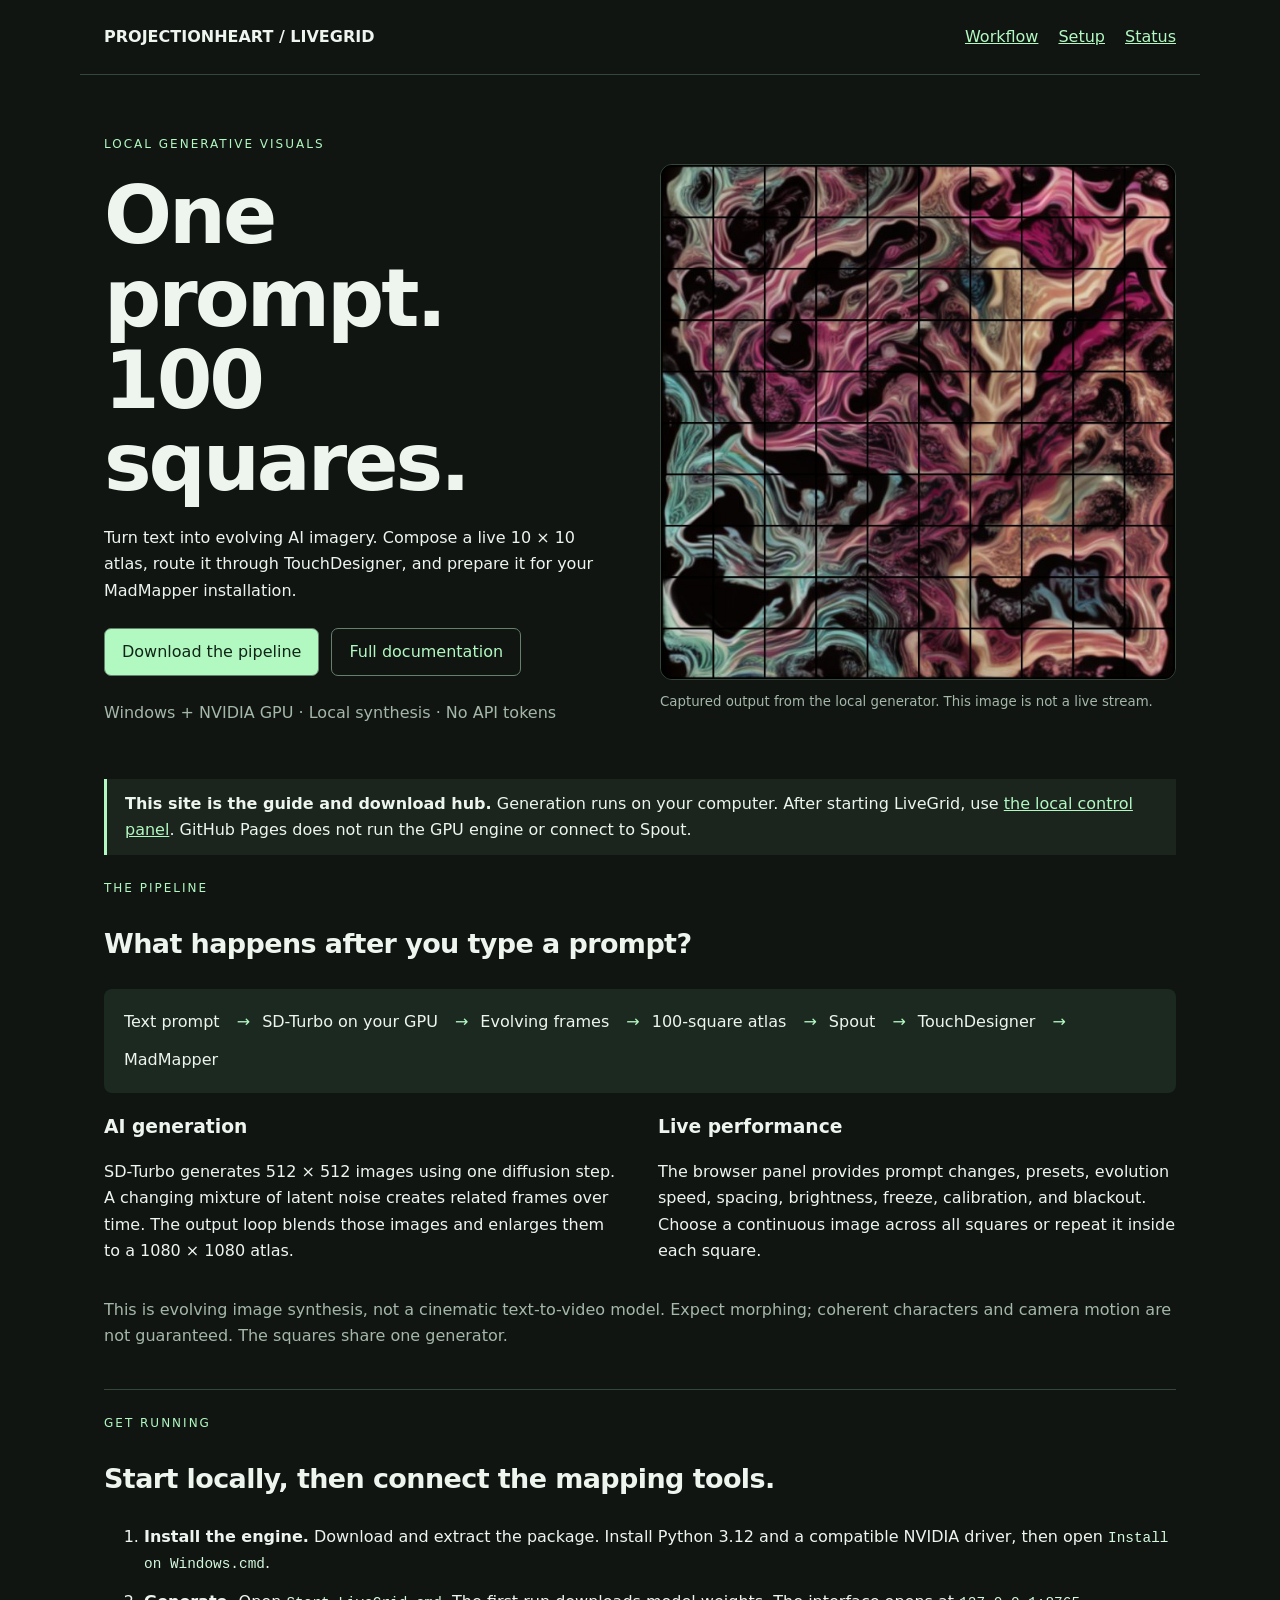
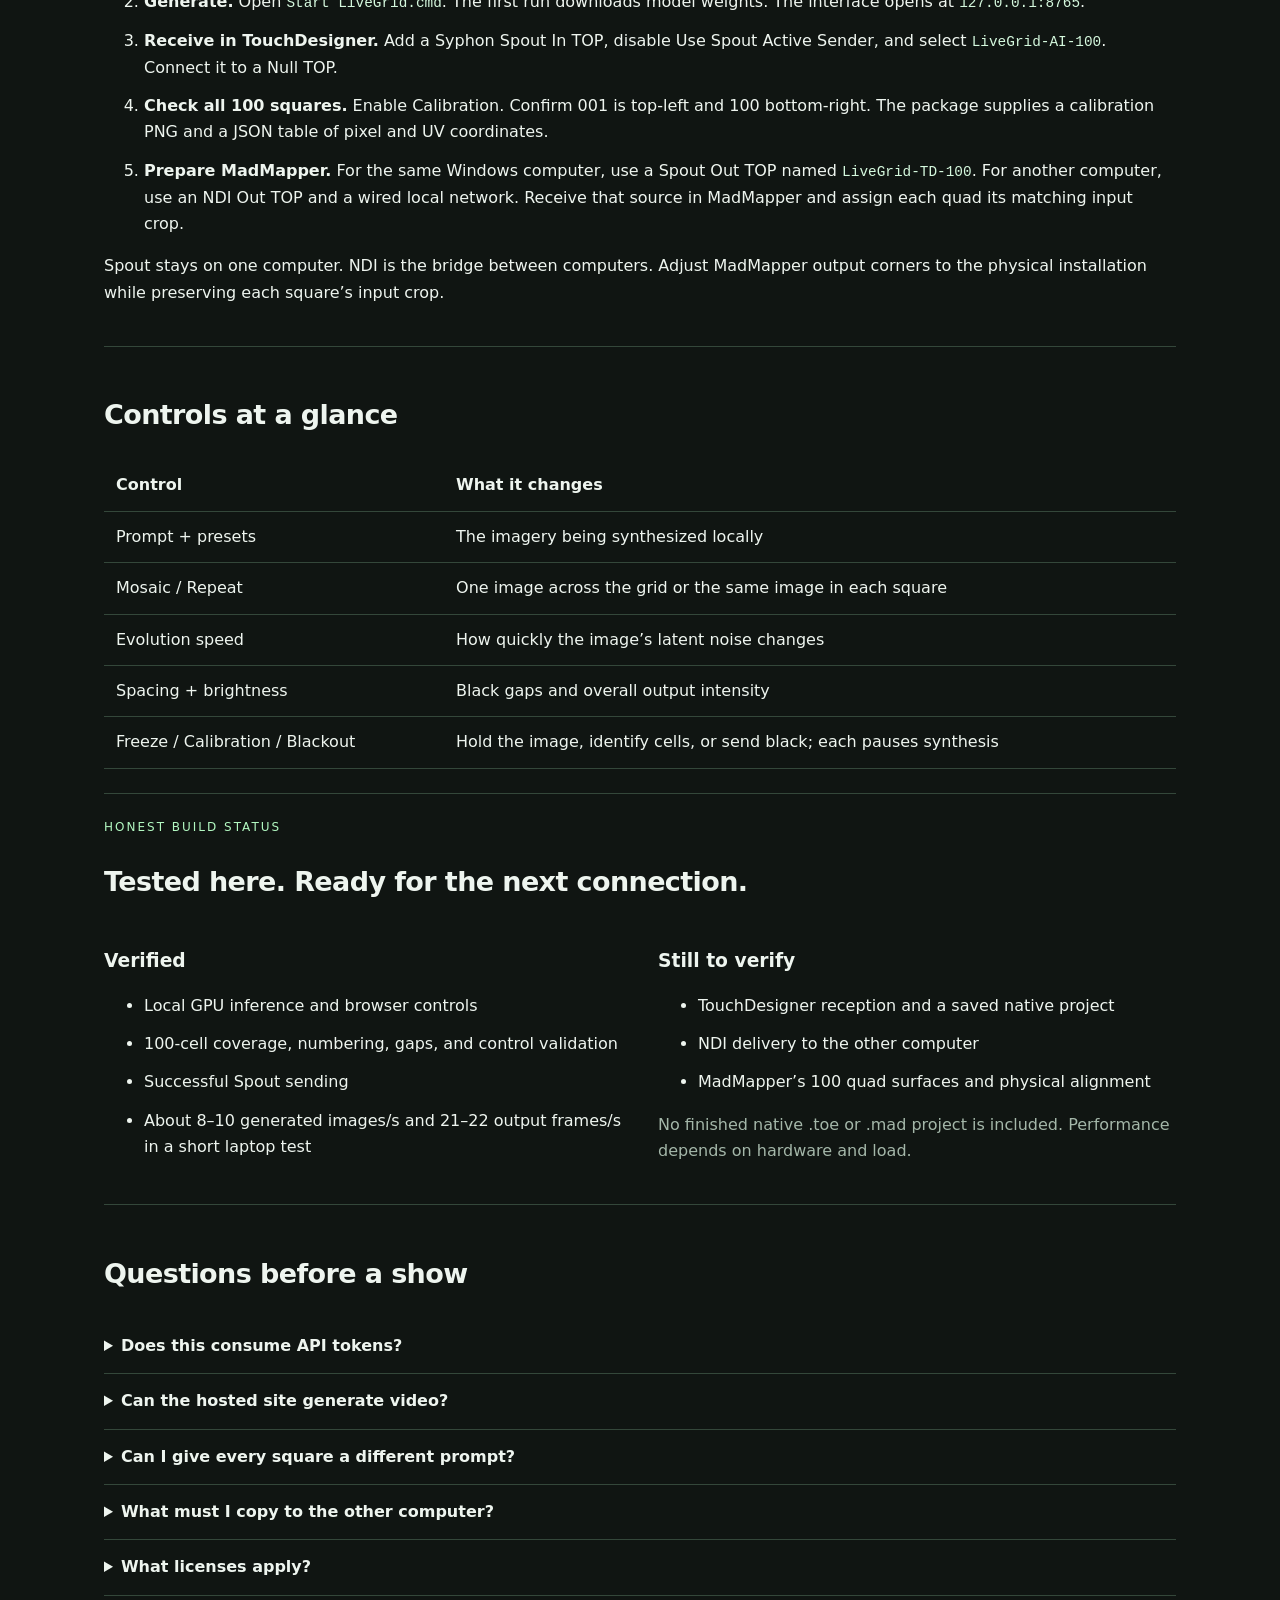
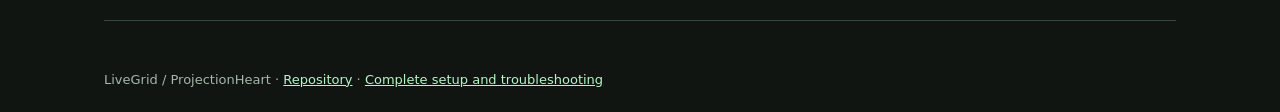
==== docs/index.html @ bc4c3fa4 "Publish LiveGrid documentation, local generator, and setup download" ====
<!doctype html>
<html lang="en"><head><meta charset="utf-8"><meta name="viewport" content="width=device-width,initial-scale=1"><meta name="description" content="LiveGrid: local prompt-driven AI visuals, a 100-square projection atlas, and a TouchDesigner-to-MadMapper workflow."><title>LiveGrid — ProjectionHeart</title>
<style>:root{color-scheme:dark;font:16px/1.65 system-ui;background:#101512;color:#eef5ef}*{box-sizing:border-box}body{margin:0}a{color:#b2f8c1}header,main,footer{max-width:1120px;margin:auto;padding:24px}header{display:flex;justify-content:space-between;border-bottom:1px solid #34473a}nav{display:flex;gap:20px}h1{font-size:clamp(42px,7vw,80px);line-height:1.03;letter-spacing:-3px;margin:20px 0}h2{font-size:27px;letter-spacing:-.6px}h3{margin-bottom:6px}.hero{display:grid;grid-template-columns:1fr 1fr;gap:40px;align-items:center;padding:36px 0}.hero img{width:100%;border-radius:12px;border:1px solid #34473a}.eyebrow{font-size:12px;letter-spacing:2px;color:#b2f8c1}.muted,small{color:#a4b7a9}.buttons{display:flex;flex-wrap:wrap;gap:12px;margin:24px 0}.button{display:inline-block;border:1px solid #65816d;border-radius:7px;padding:10px 17px;text-decoration:none}.primary{background:#b2f8c1;color:#102516}.flow{display:flex;flex-wrap:wrap;gap:12px;padding:20px;background:#1c2921;border-radius:8px}.flow span:not(:last-child)::after{content:' →';color:#b2f8c1;margin-left:12px}.columns{display:grid;grid-template-columns:1fr 1fr;gap:36px}section{padding:24px 0;border-bottom:1px solid #34473a}li{margin-bottom:12px}code{color:#d5f9de;font-size:.9em}table{border-collapse:collapse;width:100%}th,td{text-align:left;padding:12px;border-bottom:1px solid #34473a}details{padding:14px 0;border-bottom:1px solid #34473a}summary{cursor:pointer;font-weight:600}.notice{border-left:3px solid #b2f8c1;padding:12px 18px;background:#1b251e}footer{color:#a4b7a9;font-size:13px}@media(max-width:720px){.hero,.columns{grid-template-columns:1fr}.hero{gap:16px}nav{gap:12px;font-size:13px}h1{letter-spacing:-2px}}</style></head>
<body><header><strong>PROJECTIONHEART / LIVEGRID</strong><nav><a href="#workflow">Workflow</a><a href="#setup">Setup</a><a href="#status">Status</a></nav></header><main>
<div class="hero"><div><div class="eyebrow">LOCAL GENERATIVE VISUALS</div><h1>One prompt.<br>100 squares.</h1><p>Turn text into evolving AI imagery. Compose a live 10 × 10 atlas, route it through TouchDesigner, and prepare it for your MadMapper installation.</p><div class="buttons"><a class="button primary" href="LiveGrid-source.zip" download>Download the pipeline</a><a class="button" href="guide.md">Full documentation</a></div><p class="muted">Windows + NVIDIA GPU · Local synthesis · No API tokens</p></div><figure style="margin:0"><img src="preview.jpg" alt="Captured AI-generated abstract flowing imagery divided into a 10 by 10 grid"><figcaption><small>Captured output from the local generator. This image is not a live stream.</small></figcaption></figure></div>
<div class="notice"><strong>This site is the guide and download hub.</strong> Generation runs on your computer. After starting LiveGrid, use <a href="http://127.0.0.1:8765/">the local control panel</a>. GitHub Pages does not run the GPU engine or connect to Spout.</div>
<section id="workflow"><div class="eyebrow">THE PIPELINE</div><h2>What happens after you type a prompt?</h2><div class="flow"><span>Text prompt</span><span>SD-Turbo on your GPU</span><span>Evolving frames</span><span>100-square atlas</span><span>Spout</span><span>TouchDesigner</span><span>MadMapper</span></div><div class="columns"><div><h3>AI generation</h3><p>SD-Turbo generates 512 × 512 images using one diffusion step. A changing mixture of latent noise creates related frames over time. The output loop blends those images and enlarges them to a 1080 × 1080 atlas.</p></div><div><h3>Live performance</h3><p>The browser panel provides prompt changes, presets, evolution speed, spacing, brightness, freeze, calibration, and blackout. Choose a continuous image across all squares or repeat it inside each square.</p></div></div><p class="muted">This is evolving image synthesis, not a cinematic text-to-video model. Expect morphing; coherent characters and camera motion are not guaranteed. The squares share one generator.</p></section>
<section id="setup"><div class="eyebrow">GET RUNNING</div><h2>Start locally, then connect the mapping tools.</h2><ol><li><strong>Install the engine.</strong> Download and extract the package. Install Python 3.12 and a compatible NVIDIA driver, then open <code>Install on Windows.cmd</code>.</li><li><strong>Generate.</strong> Open <code>Start LiveGrid.cmd</code>. The first run downloads model weights. The interface opens at <code>127.0.0.1:8765</code>.</li><li><strong>Receive in TouchDesigner.</strong> Add a Syphon Spout In TOP, disable Use Spout Active Sender, and select <code>LiveGrid-AI-100</code>. Connect it to a Null TOP.</li><li><strong>Check all 100 squares.</strong> Enable Calibration. Confirm 001 is top-left and 100 bottom-right. The package supplies a calibration PNG and a JSON table of pixel and UV coordinates.</li><li><strong>Prepare MadMapper.</strong> For the same Windows computer, use a Spout Out TOP named <code>LiveGrid-TD-100</code>. For another computer, use an NDI Out TOP and a wired local network. Receive that source in MadMapper and assign each quad its matching input crop.</li></ol><p>Spout stays on one computer. NDI is the bridge between computers. Adjust MadMapper output corners to the physical installation while preserving each square’s input crop.</p></section>
<section><h2>Controls at a glance</h2><table><thead><tr><th>Control</th><th>What it changes</th></tr></thead><tbody><tr><td>Prompt + presets</td><td>The imagery being synthesized locally</td></tr><tr><td>Mosaic / Repeat</td><td>One image across the grid or the same image in each square</td></tr><tr><td>Evolution speed</td><td>How quickly the image’s latent noise changes</td></tr><tr><td>Spacing + brightness</td><td>Black gaps and overall output intensity</td></tr><tr><td>Freeze / Calibration / Blackout</td><td>Hold the image, identify cells, or send black; each pauses synthesis</td></tr></tbody></table></section>
<section id="status"><div class="eyebrow">HONEST BUILD STATUS</div><h2>Tested here. Ready for the next connection.</h2><div class="columns"><div><h3>Verified</h3><ul><li>Local GPU inference and browser controls</li><li>100-cell coverage, numbering, gaps, and control validation</li><li>Successful Spout sending</li><li>About 8–10 generated images/s and 21–22 output frames/s in a short laptop test</li></ul></div><div><h3>Still to verify</h3><ul><li>TouchDesigner reception and a saved native project</li><li>NDI delivery to the other computer</li><li>MadMapper’s 100 quad surfaces and physical alignment</li></ul><p class="muted">No finished native .toe or .mad project is included. Performance depends on hardware and load.</p></div></div></section>
<section><h2>Questions before a show</h2><details><summary>Does this consume API tokens?</summary><p>No. The engine uses local GPU inference. Building or modifying the project with an AI coding assistant is separate from running it.</p></details><details><summary>Can the hosted site generate video?</summary><p>No. GitHub Pages serves static files. Download the engine and start it locally to use the working controls and video feed.</p></details><details><summary>Can I give every square a different prompt?</summary><p>Not in this version. All 100 cells share a single generated image stream, displayed as a mosaic or repeated tiles.</p></details><details><summary>What must I copy to the other computer?</summary><p>Copy the source package and recreate its Python environment. Do not copy a virtual environment. Alternatively, leave inference here and send TouchDesigner’s NDI output to the mapping computer.</p></details><details><summary>What licenses apply?</summary><p>The model, TouchDesigner, and MadMapper have separate licenses. See the <a href="https://huggingface.co/stabilityai/sd-turbo">SD-Turbo model card</a> and the software vendors’ terms for your intended use.</p></details></section>
</main><footer>LiveGrid / ProjectionHeart · <a href="https://github.com/projectionheart/livegrid-generative-ai">Repository</a> · <a href="guide.md">Complete setup and troubleshooting</a></footer></body></html>
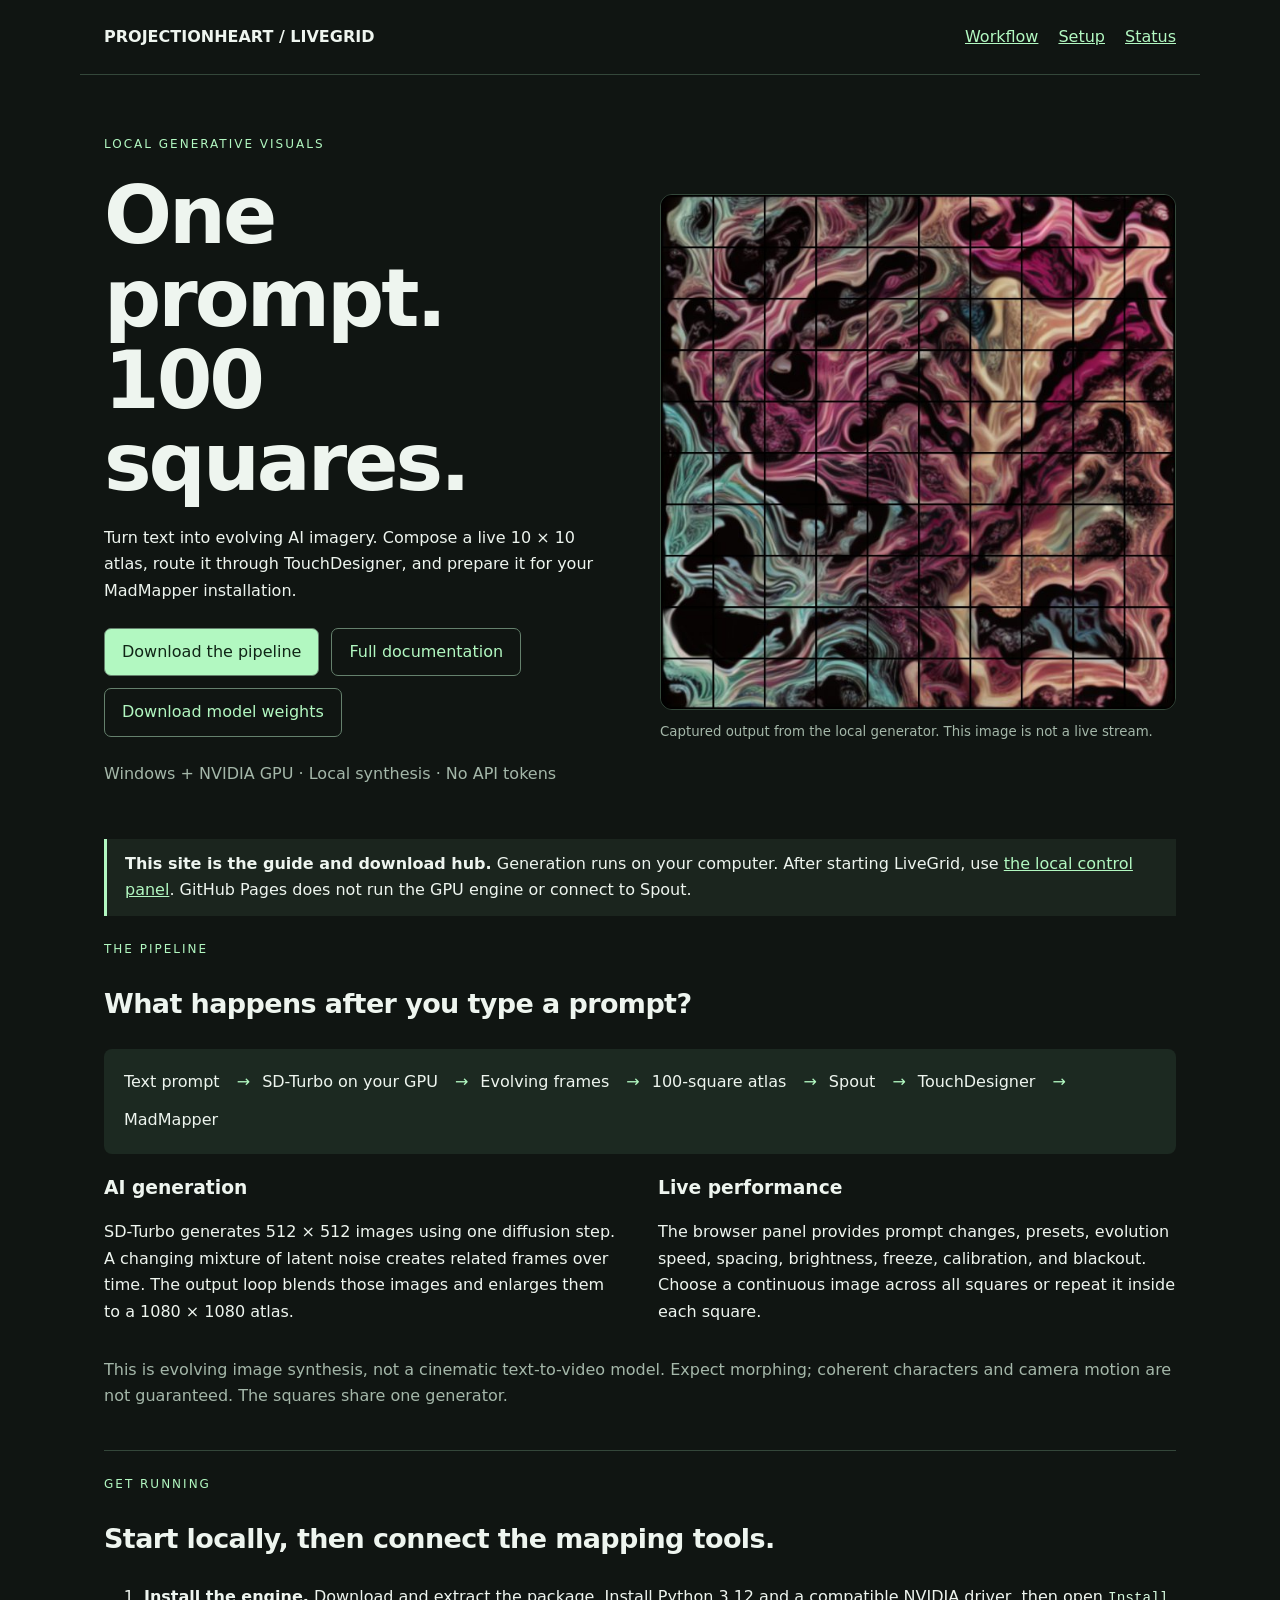
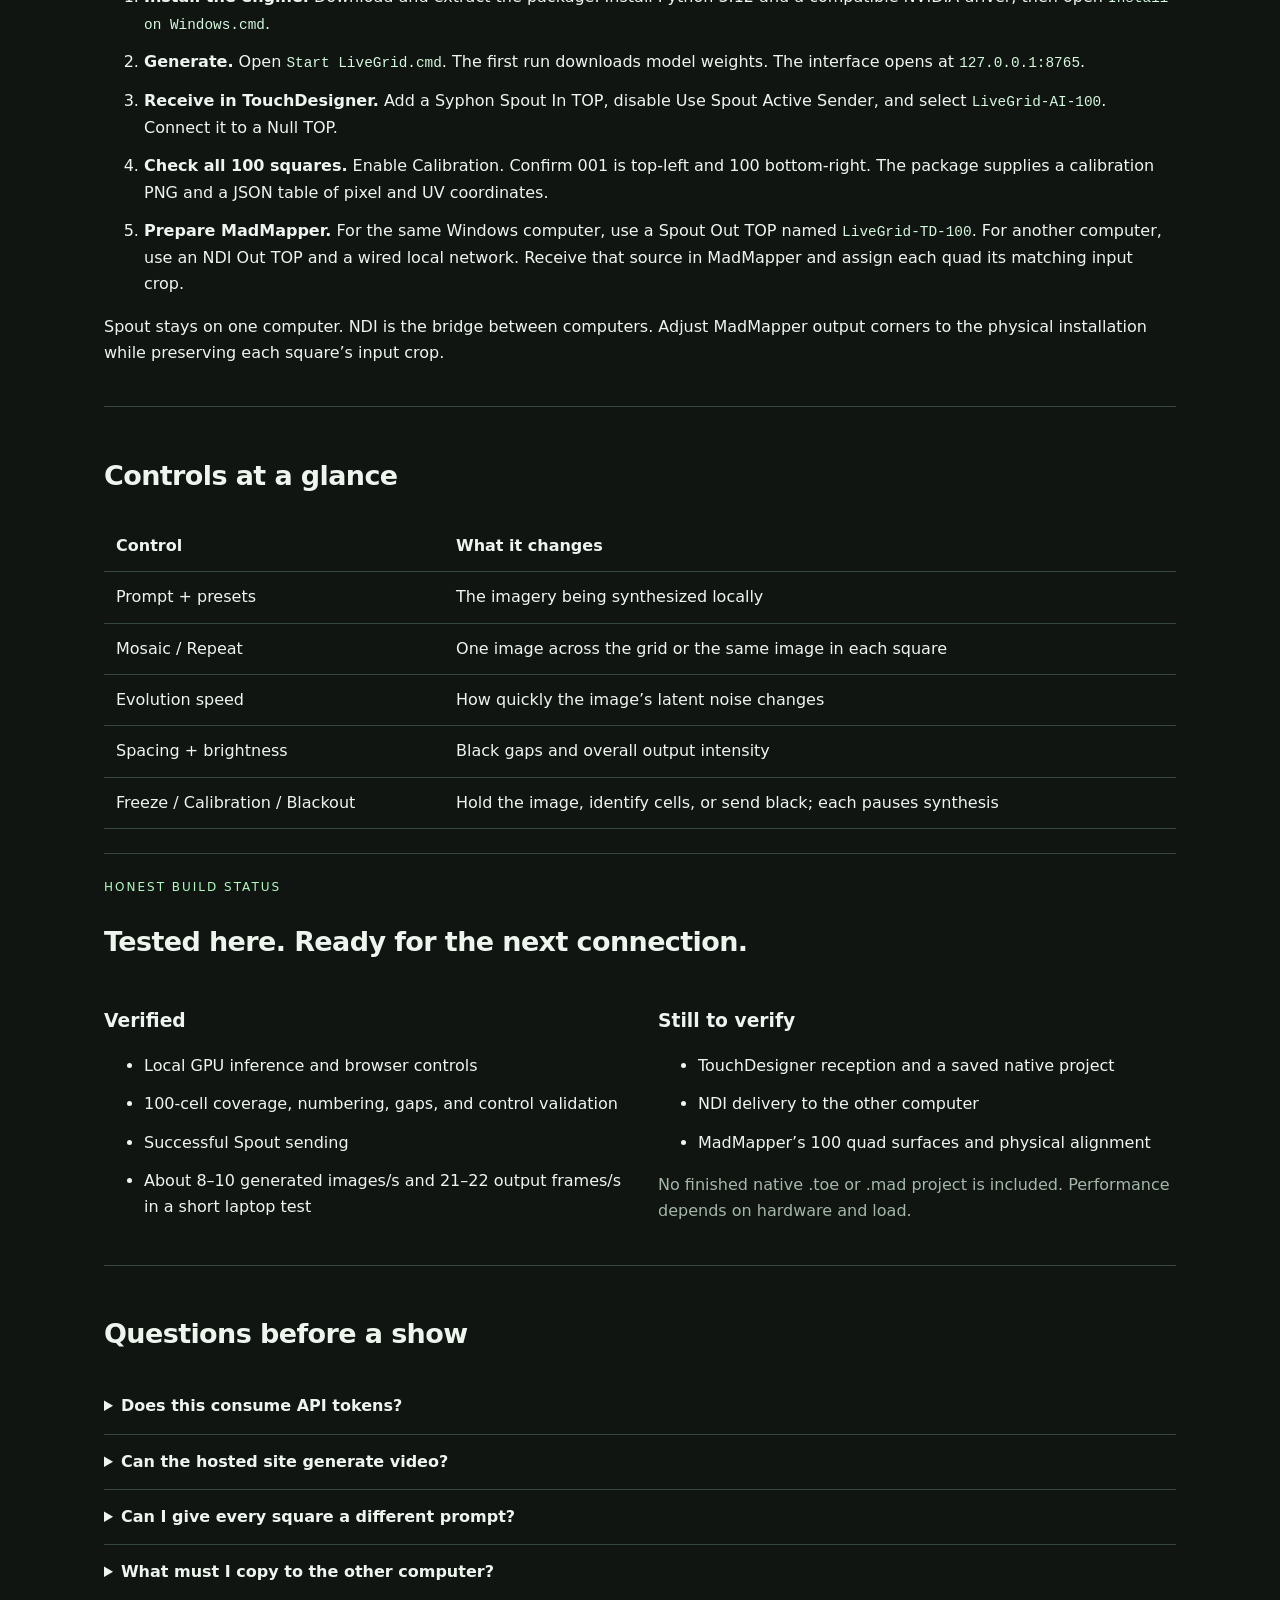
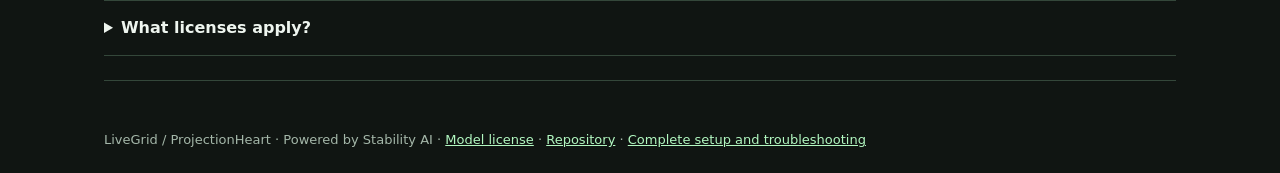
==== commit 3efc5c93: "Publish LiveGrid documentation, local generator, and setup download" ====
--- a/docs/index.html
+++ b/docs/index.html
@@ -1,12 +1,12 @@
-<!doctype html>
-<html lang="en"><head><meta charset="utf-8"><meta name="viewport" content="width=device-width,initial-scale=1"><meta name="description" content="LiveGrid: local prompt-driven AI visuals, a 100-square projection atlas, and a TouchDesigner-to-MadMapper workflow."><title>LiveGrid — ProjectionHeart</title>
-<style>:root{color-scheme:dark;font:16px/1.65 system-ui;background:#101512;color:#eef5ef}*{box-sizing:border-box}body{margin:0}a{color:#b2f8c1}header,main,footer{max-width:1120px;margin:auto;padding:24px}header{display:flex;justify-content:space-between;border-bottom:1px solid #34473a}nav{display:flex;gap:20px}h1{font-size:clamp(42px,7vw,80px);line-height:1.03;letter-spacing:-3px;margin:20px 0}h2{font-size:27px;letter-spacing:-.6px}h3{margin-bottom:6px}.hero{display:grid;grid-template-columns:1fr 1fr;gap:40px;align-items:center;padding:36px 0}.hero img{width:100%;border-radius:12px;border:1px solid #34473a}.eyebrow{font-size:12px;letter-spacing:2px;color:#b2f8c1}.muted,small{color:#a4b7a9}.buttons{display:flex;flex-wrap:wrap;gap:12px;margin:24px 0}.button{display:inline-block;border:1px solid #65816d;border-radius:7px;padding:10px 17px;text-decoration:none}.primary{background:#b2f8c1;color:#102516}.flow{display:flex;flex-wrap:wrap;gap:12px;padding:20px;background:#1c2921;border-radius:8px}.flow span:not(:last-child)::after{content:' →';color:#b2f8c1;margin-left:12px}.columns{display:grid;grid-template-columns:1fr 1fr;gap:36px}section{padding:24px 0;border-bottom:1px solid #34473a}li{margin-bottom:12px}code{color:#d5f9de;font-size:.9em}table{border-collapse:collapse;width:100%}th,td{text-align:left;padding:12px;border-bottom:1px solid #34473a}details{padding:14px 0;border-bottom:1px solid #34473a}summary{cursor:pointer;font-weight:600}.notice{border-left:3px solid #b2f8c1;padding:12px 18px;background:#1b251e}footer{color:#a4b7a9;font-size:13px}@media(max-width:720px){.hero,.columns{grid-template-columns:1fr}.hero{gap:16px}nav{gap:12px;font-size:13px}h1{letter-spacing:-2px}}</style></head>
-<body><header><strong>PROJECTIONHEART / LIVEGRID</strong><nav><a href="#workflow">Workflow</a><a href="#setup">Setup</a><a href="#status">Status</a></nav></header><main>
-<div class="hero"><div><div class="eyebrow">LOCAL GENERATIVE VISUALS</div><h1>One prompt.<br>100 squares.</h1><p>Turn text into evolving AI imagery. Compose a live 10 × 10 atlas, route it through TouchDesigner, and prepare it for your MadMapper installation.</p><div class="buttons"><a class="button primary" href="LiveGrid-source.zip" download>Download the pipeline</a><a class="button" href="guide.md">Full documentation</a></div><p class="muted">Windows + NVIDIA GPU · Local synthesis · No API tokens</p></div><figure style="margin:0"><img src="preview.jpg" alt="Captured AI-generated abstract flowing imagery divided into a 10 by 10 grid"><figcaption><small>Captured output from the local generator. This image is not a live stream.</small></figcaption></figure></div>
-<div class="notice"><strong>This site is the guide and download hub.</strong> Generation runs on your computer. After starting LiveGrid, use <a href="http://127.0.0.1:8765/">the local control panel</a>. GitHub Pages does not run the GPU engine or connect to Spout.</div>
-<section id="workflow"><div class="eyebrow">THE PIPELINE</div><h2>What happens after you type a prompt?</h2><div class="flow"><span>Text prompt</span><span>SD-Turbo on your GPU</span><span>Evolving frames</span><span>100-square atlas</span><span>Spout</span><span>TouchDesigner</span><span>MadMapper</span></div><div class="columns"><div><h3>AI generation</h3><p>SD-Turbo generates 512 × 512 images using one diffusion step. A changing mixture of latent noise creates related frames over time. The output loop blends those images and enlarges them to a 1080 × 1080 atlas.</p></div><div><h3>Live performance</h3><p>The browser panel provides prompt changes, presets, evolution speed, spacing, brightness, freeze, calibration, and blackout. Choose a continuous image across all squares or repeat it inside each square.</p></div></div><p class="muted">This is evolving image synthesis, not a cinematic text-to-video model. Expect morphing; coherent characters and camera motion are not guaranteed. The squares share one generator.</p></section>
-<section id="setup"><div class="eyebrow">GET RUNNING</div><h2>Start locally, then connect the mapping tools.</h2><ol><li><strong>Install the engine.</strong> Download and extract the package. Install Python 3.12 and a compatible NVIDIA driver, then open <code>Install on Windows.cmd</code>.</li><li><strong>Generate.</strong> Open <code>Start LiveGrid.cmd</code>. The first run downloads model weights. The interface opens at <code>127.0.0.1:8765</code>.</li><li><strong>Receive in TouchDesigner.</strong> Add a Syphon Spout In TOP, disable Use Spout Active Sender, and select <code>LiveGrid-AI-100</code>. Connect it to a Null TOP.</li><li><strong>Check all 100 squares.</strong> Enable Calibration. Confirm 001 is top-left and 100 bottom-right. The package supplies a calibration PNG and a JSON table of pixel and UV coordinates.</li><li><strong>Prepare MadMapper.</strong> For the same Windows computer, use a Spout Out TOP named <code>LiveGrid-TD-100</code>. For another computer, use an NDI Out TOP and a wired local network. Receive that source in MadMapper and assign each quad its matching input crop.</li></ol><p>Spout stays on one computer. NDI is the bridge between computers. Adjust MadMapper output corners to the physical installation while preserving each square’s input crop.</p></section>
-<section><h2>Controls at a glance</h2><table><thead><tr><th>Control</th><th>What it changes</th></tr></thead><tbody><tr><td>Prompt + presets</td><td>The imagery being synthesized locally</td></tr><tr><td>Mosaic / Repeat</td><td>One image across the grid or the same image in each square</td></tr><tr><td>Evolution speed</td><td>How quickly the image’s latent noise changes</td></tr><tr><td>Spacing + brightness</td><td>Black gaps and overall output intensity</td></tr><tr><td>Freeze / Calibration / Blackout</td><td>Hold the image, identify cells, or send black; each pauses synthesis</td></tr></tbody></table></section>
-<section id="status"><div class="eyebrow">HONEST BUILD STATUS</div><h2>Tested here. Ready for the next connection.</h2><div class="columns"><div><h3>Verified</h3><ul><li>Local GPU inference and browser controls</li><li>100-cell coverage, numbering, gaps, and control validation</li><li>Successful Spout sending</li><li>About 8–10 generated images/s and 21–22 output frames/s in a short laptop test</li></ul></div><div><h3>Still to verify</h3><ul><li>TouchDesigner reception and a saved native project</li><li>NDI delivery to the other computer</li><li>MadMapper’s 100 quad surfaces and physical alignment</li></ul><p class="muted">No finished native .toe or .mad project is included. Performance depends on hardware and load.</p></div></div></section>
-<section><h2>Questions before a show</h2><details><summary>Does this consume API tokens?</summary><p>No. The engine uses local GPU inference. Building or modifying the project with an AI coding assistant is separate from running it.</p></details><details><summary>Can the hosted site generate video?</summary><p>No. GitHub Pages serves static files. Download the engine and start it locally to use the working controls and video feed.</p></details><details><summary>Can I give every square a different prompt?</summary><p>Not in this version. All 100 cells share a single generated image stream, displayed as a mosaic or repeated tiles.</p></details><details><summary>What must I copy to the other computer?</summary><p>Copy the source package and recreate its Python environment. Do not copy a virtual environment. Alternatively, leave inference here and send TouchDesigner’s NDI output to the mapping computer.</p></details><details><summary>What licenses apply?</summary><p>The model, TouchDesigner, and MadMapper have separate licenses. See the <a href="https://huggingface.co/stabilityai/sd-turbo">SD-Turbo model card</a> and the software vendors’ terms for your intended use.</p></details></section>
-</main><footer>LiveGrid / ProjectionHeart · <a href="https://github.com/projectionheart/livegrid-generative-ai">Repository</a> · <a href="guide.md">Complete setup and troubleshooting</a></footer></body></html>
+<!doctype html>
+<html lang="en"><head><meta charset="utf-8"><meta name="viewport" content="width=device-width,initial-scale=1"><meta name="description" content="LiveGrid: local prompt-driven AI visuals, a 100-square projection atlas, and a TouchDesigner-to-MadMapper workflow."><title>LiveGrid — ProjectionHeart</title>
+<style>:root{color-scheme:dark;font:16px/1.65 system-ui;background:#101512;color:#eef5ef}*{box-sizing:border-box}body{margin:0}a{color:#b2f8c1}header,main,footer{max-width:1120px;margin:auto;padding:24px}header{display:flex;justify-content:space-between;border-bottom:1px solid #34473a}nav{display:flex;gap:20px}h1{font-size:clamp(42px,7vw,80px);line-height:1.03;letter-spacing:-3px;margin:20px 0}h2{font-size:27px;letter-spacing:-.6px}h3{margin-bottom:6px}.hero{display:grid;grid-template-columns:1fr 1fr;gap:40px;align-items:center;padding:36px 0}.hero img{width:100%;border-radius:12px;border:1px solid #34473a}.eyebrow{font-size:12px;letter-spacing:2px;color:#b2f8c1}.muted,small{color:#a4b7a9}.buttons{display:flex;flex-wrap:wrap;gap:12px;margin:24px 0}.button{display:inline-block;border:1px solid #65816d;border-radius:7px;padding:10px 17px;text-decoration:none}.primary{background:#b2f8c1;color:#102516}.flow{display:flex;flex-wrap:wrap;gap:12px;padding:20px;background:#1c2921;border-radius:8px}.flow span:not(:last-child)::after{content:' →';color:#b2f8c1;margin-left:12px}.columns{display:grid;grid-template-columns:1fr 1fr;gap:36px}section{padding:24px 0;border-bottom:1px solid #34473a}li{margin-bottom:12px}code{color:#d5f9de;font-size:.9em}table{border-collapse:collapse;width:100%}th,td{text-align:left;padding:12px;border-bottom:1px solid #34473a}details{padding:14px 0;border-bottom:1px solid #34473a}summary{cursor:pointer;font-weight:600}.notice{border-left:3px solid #b2f8c1;padding:12px 18px;background:#1b251e}footer{color:#a4b7a9;font-size:13px}@media(max-width:720px){.hero,.columns{grid-template-columns:1fr}.hero{gap:16px}nav{gap:12px;font-size:13px}h1{letter-spacing:-2px}}</style></head>
+<body><header><strong>PROJECTIONHEART / LIVEGRID</strong><nav><a href="#workflow">Workflow</a><a href="#setup">Setup</a><a href="#status">Status</a></nav></header><main>
+<div class="hero"><div><div class="eyebrow">LOCAL GENERATIVE VISUALS</div><h1>One prompt.<br>100 squares.</h1><p>Turn text into evolving AI imagery. Compose a live 10 × 10 atlas, route it through TouchDesigner, and prepare it for your MadMapper installation.</p><div class="buttons"><a class="button primary" href="LiveGrid-source.zip" download>Download the pipeline</a><a class="button" href="guide.md">Full documentation</a><a class="button" href="https://github.com/projectionheart/livegrid-generative-ai/releases/tag/sd-turbo-fp16-v1">Download model weights</a></div><p class="muted">Windows + NVIDIA GPU · Local synthesis · No API tokens</p></div><figure style="margin:0"><img src="preview.jpg" alt="Captured AI-generated abstract flowing imagery divided into a 10 by 10 grid"><figcaption><small>Captured output from the local generator. This image is not a live stream.</small></figcaption></figure></div>
+<div class="notice"><strong>This site is the guide and download hub.</strong> Generation runs on your computer. After starting LiveGrid, use <a href="http://127.0.0.1:8765/">the local control panel</a>. GitHub Pages does not run the GPU engine or connect to Spout.</div>
+<section id="workflow"><div class="eyebrow">THE PIPELINE</div><h2>What happens after you type a prompt?</h2><div class="flow"><span>Text prompt</span><span>SD-Turbo on your GPU</span><span>Evolving frames</span><span>100-square atlas</span><span>Spout</span><span>TouchDesigner</span><span>MadMapper</span></div><div class="columns"><div><h3>AI generation</h3><p>SD-Turbo generates 512 × 512 images using one diffusion step. A changing mixture of latent noise creates related frames over time. The output loop blends those images and enlarges them to a 1080 × 1080 atlas.</p></div><div><h3>Live performance</h3><p>The browser panel provides prompt changes, presets, evolution speed, spacing, brightness, freeze, calibration, and blackout. Choose a continuous image across all squares or repeat it inside each square.</p></div></div><p class="muted">This is evolving image synthesis, not a cinematic text-to-video model. Expect morphing; coherent characters and camera motion are not guaranteed. The squares share one generator.</p></section>
+<section id="setup"><div class="eyebrow">GET RUNNING</div><h2>Start locally, then connect the mapping tools.</h2><ol><li><strong>Install the engine.</strong> Download and extract the package. Install Python 3.12 and a compatible NVIDIA driver, then open <code>Install on Windows.cmd</code>.</li><li><strong>Generate.</strong> Open <code>Start LiveGrid.cmd</code>. The first run downloads model weights. The interface opens at <code>127.0.0.1:8765</code>.</li><li><strong>Receive in TouchDesigner.</strong> Add a Syphon Spout In TOP, disable Use Spout Active Sender, and select <code>LiveGrid-AI-100</code>. Connect it to a Null TOP.</li><li><strong>Check all 100 squares.</strong> Enable Calibration. Confirm 001 is top-left and 100 bottom-right. The package supplies a calibration PNG and a JSON table of pixel and UV coordinates.</li><li><strong>Prepare MadMapper.</strong> For the same Windows computer, use a Spout Out TOP named <code>LiveGrid-TD-100</code>. For another computer, use an NDI Out TOP and a wired local network. Receive that source in MadMapper and assign each quad its matching input crop.</li></ol><p>Spout stays on one computer. NDI is the bridge between computers. Adjust MadMapper output corners to the physical installation while preserving each square’s input crop.</p></section>
+<section><h2>Controls at a glance</h2><table><thead><tr><th>Control</th><th>What it changes</th></tr></thead><tbody><tr><td>Prompt + presets</td><td>The imagery being synthesized locally</td></tr><tr><td>Mosaic / Repeat</td><td>One image across the grid or the same image in each square</td></tr><tr><td>Evolution speed</td><td>How quickly the image’s latent noise changes</td></tr><tr><td>Spacing + brightness</td><td>Black gaps and overall output intensity</td></tr><tr><td>Freeze / Calibration / Blackout</td><td>Hold the image, identify cells, or send black; each pauses synthesis</td></tr></tbody></table></section>
+<section id="status"><div class="eyebrow">HONEST BUILD STATUS</div><h2>Tested here. Ready for the next connection.</h2><div class="columns"><div><h3>Verified</h3><ul><li>Local GPU inference and browser controls</li><li>100-cell coverage, numbering, gaps, and control validation</li><li>Successful Spout sending</li><li>About 8–10 generated images/s and 21–22 output frames/s in a short laptop test</li></ul></div><div><h3>Still to verify</h3><ul><li>TouchDesigner reception and a saved native project</li><li>NDI delivery to the other computer</li><li>MadMapper’s 100 quad surfaces and physical alignment</li></ul><p class="muted">No finished native .toe or .mad project is included. Performance depends on hardware and load.</p></div></div></section>
+<section><h2>Questions before a show</h2><details><summary>Does this consume API tokens?</summary><p>No. The engine uses local GPU inference. Building or modifying the project with an AI coding assistant is separate from running it.</p></details><details><summary>Can the hosted site generate video?</summary><p>No. GitHub Pages serves static files. Download the engine and start it locally to use the working controls and video feed.</p></details><details><summary>Can I give every square a different prompt?</summary><p>Not in this version. All 100 cells share a single generated image stream, displayed as a mosaic or repeated tiles.</p></details><details><summary>What must I copy to the other computer?</summary><p>Copy the source package and recreate its Python environment. Do not copy a virtual environment. Alternatively, leave inference here and send TouchDesigner’s NDI output to the mapping computer.</p></details><details><summary>What licenses apply?</summary><p>The model, TouchDesigner, and MadMapper have separate licenses. See the <a href="https://huggingface.co/stabilityai/sd-turbo">SD-Turbo model card</a> and the software vendors’ terms for your intended use.</p></details></section>
+</main><footer>LiveGrid / ProjectionHeart · Powered by Stability AI · <a href="STABILITY-AI-LICENSE.md">Model license</a> · <a href="https://github.com/projectionheart/livegrid-generative-ai">Repository</a> · <a href="guide.md">Complete setup and troubleshooting</a></footer></body></html>
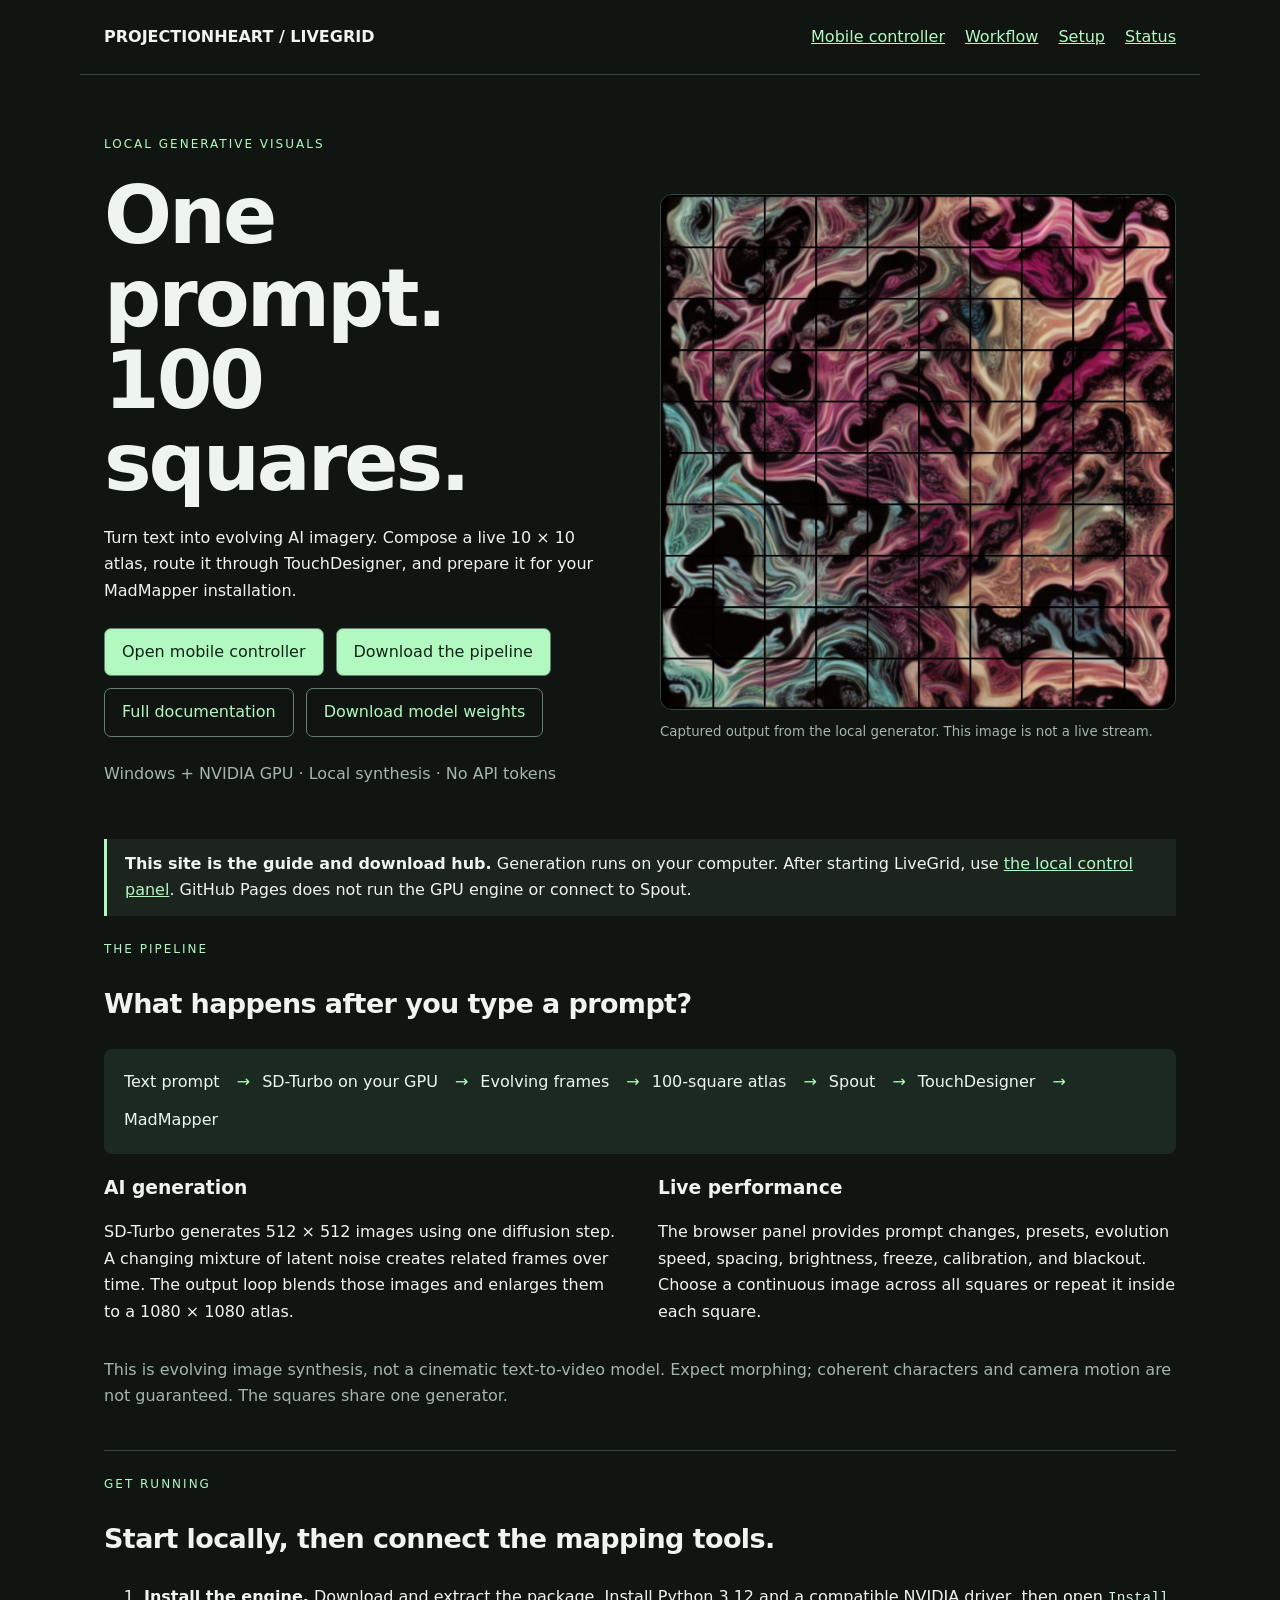
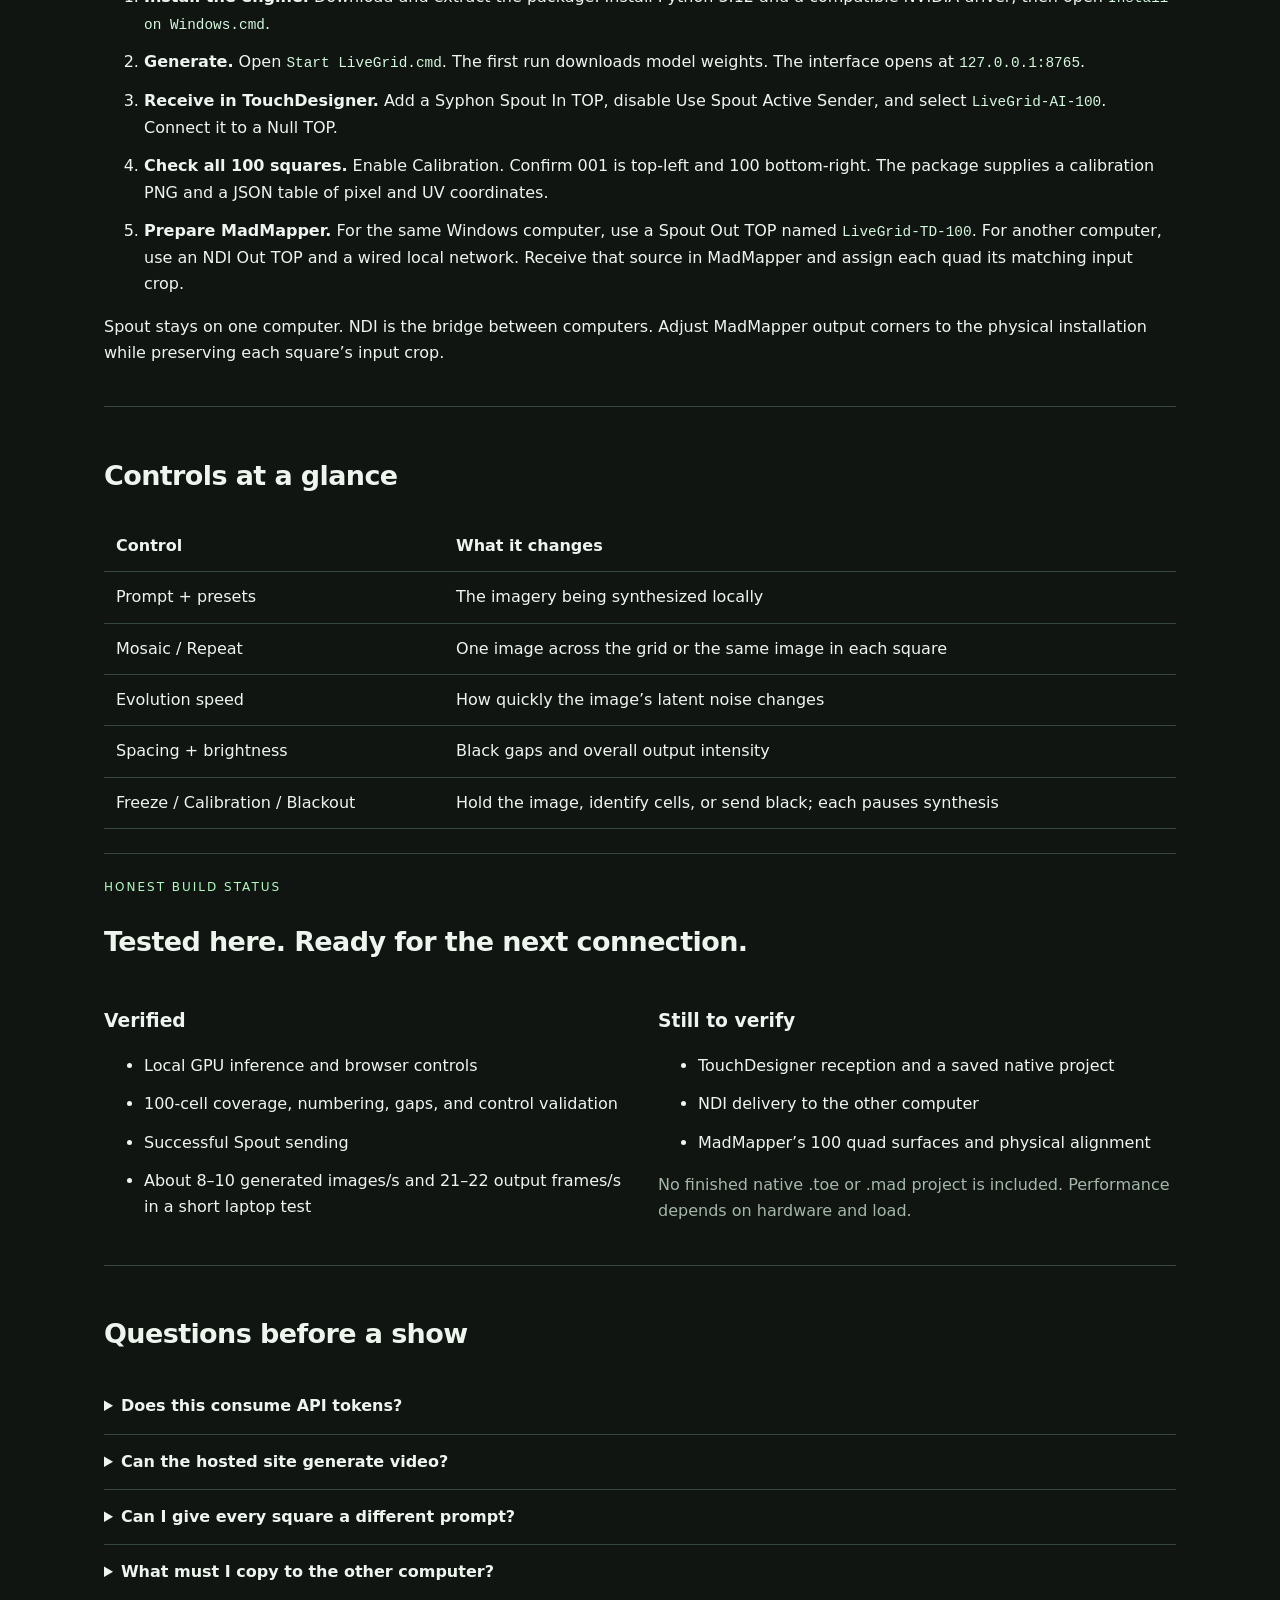
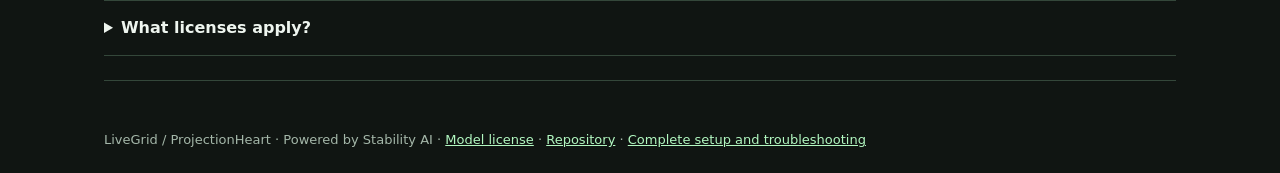
==== commit edaeb3e2: "Add optional Mobile Controller v1.0.0 with OSC bridge and rollback guide" ====
--- a/docs/index.html
+++ b/docs/index.html
@@ -1,12 +1,24 @@
-<!doctype html>
-<html lang="en"><head><meta charset="utf-8"><meta name="viewport" content="width=device-width,initial-scale=1"><meta name="description" content="LiveGrid: local prompt-driven AI visuals, a 100-square projection atlas, and a TouchDesigner-to-MadMapper workflow."><title>LiveGrid — ProjectionHeart</title>
-<style>:root{color-scheme:dark;font:16px/1.65 system-ui;background:#101512;color:#eef5ef}*{box-sizing:border-box}body{margin:0}a{color:#b2f8c1}header,main,footer{max-width:1120px;margin:auto;padding:24px}header{display:flex;justify-content:space-between;border-bottom:1px solid #34473a}nav{display:flex;gap:20px}h1{font-size:clamp(42px,7vw,80px);line-height:1.03;letter-spacing:-3px;margin:20px 0}h2{font-size:27px;letter-spacing:-.6px}h3{margin-bottom:6px}.hero{display:grid;grid-template-columns:1fr 1fr;gap:40px;align-items:center;padding:36px 0}.hero img{width:100%;border-radius:12px;border:1px solid #34473a}.eyebrow{font-size:12px;letter-spacing:2px;color:#b2f8c1}.muted,small{color:#a4b7a9}.buttons{display:flex;flex-wrap:wrap;gap:12px;margin:24px 0}.button{display:inline-block;border:1px solid #65816d;border-radius:7px;padding:10px 17px;text-decoration:none}.primary{background:#b2f8c1;color:#102516}.flow{display:flex;flex-wrap:wrap;gap:12px;padding:20px;background:#1c2921;border-radius:8px}.flow span:not(:last-child)::after{content:' →';color:#b2f8c1;margin-left:12px}.columns{display:grid;grid-template-columns:1fr 1fr;gap:36px}section{padding:24px 0;border-bottom:1px solid #34473a}li{margin-bottom:12px}code{color:#d5f9de;font-size:.9em}table{border-collapse:collapse;width:100%}th,td{text-align:left;padding:12px;border-bottom:1px solid #34473a}details{padding:14px 0;border-bottom:1px solid #34473a}summary{cursor:pointer;font-weight:600}.notice{border-left:3px solid #b2f8c1;padding:12px 18px;background:#1b251e}footer{color:#a4b7a9;font-size:13px}@media(max-width:720px){.hero,.columns{grid-template-columns:1fr}.hero{gap:16px}nav{gap:12px;font-size:13px}h1{letter-spacing:-2px}}</style></head>
-<body><header><strong>PROJECTIONHEART / LIVEGRID</strong><nav><a href="#workflow">Workflow</a><a href="#setup">Setup</a><a href="#status">Status</a></nav></header><main>
-<div class="hero"><div><div class="eyebrow">LOCAL GENERATIVE VISUALS</div><h1>One prompt.<br>100 squares.</h1><p>Turn text into evolving AI imagery. Compose a live 10 × 10 atlas, route it through TouchDesigner, and prepare it for your MadMapper installation.</p><div class="buttons"><a class="button primary" href="LiveGrid-source.zip" download>Download the pipeline</a><a class="button" href="guide.md">Full documentation</a><a class="button" href="https://github.com/projectionheart/livegrid-generative-ai/releases/tag/sd-turbo-fp16-v1">Download model weights</a></div><p class="muted">Windows + NVIDIA GPU · Local synthesis · No API tokens</p></div><figure style="margin:0"><img src="preview.jpg" alt="Captured AI-generated abstract flowing imagery divided into a 10 by 10 grid"><figcaption><small>Captured output from the local generator. This image is not a live stream.</small></figcaption></figure></div>
-<div class="notice"><strong>This site is the guide and download hub.</strong> Generation runs on your computer. After starting LiveGrid, use <a href="http://127.0.0.1:8765/">the local control panel</a>. GitHub Pages does not run the GPU engine or connect to Spout.</div>
-<section id="workflow"><div class="eyebrow">THE PIPELINE</div><h2>What happens after you type a prompt?</h2><div class="flow"><span>Text prompt</span><span>SD-Turbo on your GPU</span><span>Evolving frames</span><span>100-square atlas</span><span>Spout</span><span>TouchDesigner</span><span>MadMapper</span></div><div class="columns"><div><h3>AI generation</h3><p>SD-Turbo generates 512 × 512 images using one diffusion step. A changing mixture of latent noise creates related frames over time. The output loop blends those images and enlarges them to a 1080 × 1080 atlas.</p></div><div><h3>Live performance</h3><p>The browser panel provides prompt changes, presets, evolution speed, spacing, brightness, freeze, calibration, and blackout. Choose a continuous image across all squares or repeat it inside each square.</p></div></div><p class="muted">This is evolving image synthesis, not a cinematic text-to-video model. Expect morphing; coherent characters and camera motion are not guaranteed. The squares share one generator.</p></section>
-<section id="setup"><div class="eyebrow">GET RUNNING</div><h2>Start locally, then connect the mapping tools.</h2><ol><li><strong>Install the engine.</strong> Download and extract the package. Install Python 3.12 and a compatible NVIDIA driver, then open <code>Install on Windows.cmd</code>.</li><li><strong>Generate.</strong> Open <code>Start LiveGrid.cmd</code>. The first run downloads model weights. The interface opens at <code>127.0.0.1:8765</code>.</li><li><strong>Receive in TouchDesigner.</strong> Add a Syphon Spout In TOP, disable Use Spout Active Sender, and select <code>LiveGrid-AI-100</code>. Connect it to a Null TOP.</li><li><strong>Check all 100 squares.</strong> Enable Calibration. Confirm 001 is top-left and 100 bottom-right. The package supplies a calibration PNG and a JSON table of pixel and UV coordinates.</li><li><strong>Prepare MadMapper.</strong> For the same Windows computer, use a Spout Out TOP named <code>LiveGrid-TD-100</code>. For another computer, use an NDI Out TOP and a wired local network. Receive that source in MadMapper and assign each quad its matching input crop.</li></ol><p>Spout stays on one computer. NDI is the bridge between computers. Adjust MadMapper output corners to the physical installation while preserving each square’s input crop.</p></section>
-<section><h2>Controls at a glance</h2><table><thead><tr><th>Control</th><th>What it changes</th></tr></thead><tbody><tr><td>Prompt + presets</td><td>The imagery being synthesized locally</td></tr><tr><td>Mosaic / Repeat</td><td>One image across the grid or the same image in each square</td></tr><tr><td>Evolution speed</td><td>How quickly the image’s latent noise changes</td></tr><tr><td>Spacing + brightness</td><td>Black gaps and overall output intensity</td></tr><tr><td>Freeze / Calibration / Blackout</td><td>Hold the image, identify cells, or send black; each pauses synthesis</td></tr></tbody></table></section>
-<section id="status"><div class="eyebrow">HONEST BUILD STATUS</div><h2>Tested here. Ready for the next connection.</h2><div class="columns"><div><h3>Verified</h3><ul><li>Local GPU inference and browser controls</li><li>100-cell coverage, numbering, gaps, and control validation</li><li>Successful Spout sending</li><li>About 8–10 generated images/s and 21–22 output frames/s in a short laptop test</li></ul></div><div><h3>Still to verify</h3><ul><li>TouchDesigner reception and a saved native project</li><li>NDI delivery to the other computer</li><li>MadMapper’s 100 quad surfaces and physical alignment</li></ul><p class="muted">No finished native .toe or .mad project is included. Performance depends on hardware and load.</p></div></div></section>
-<section><h2>Questions before a show</h2><details><summary>Does this consume API tokens?</summary><p>No. The engine uses local GPU inference. Building or modifying the project with an AI coding assistant is separate from running it.</p></details><details><summary>Can the hosted site generate video?</summary><p>No. GitHub Pages serves static files. Download the engine and start it locally to use the working controls and video feed.</p></details><details><summary>Can I give every square a different prompt?</summary><p>Not in this version. All 100 cells share a single generated image stream, displayed as a mosaic or repeated tiles.</p></details><details><summary>What must I copy to the other computer?</summary><p>Copy the source package and recreate its Python environment. Do not copy a virtual environment. Alternatively, leave inference here and send TouchDesigner’s NDI output to the mapping computer.</p></details><details><summary>What licenses apply?</summary><p>The model, TouchDesigner, and MadMapper have separate licenses. See the <a href="https://huggingface.co/stabilityai/sd-turbo">SD-Turbo model card</a> and the software vendors’ terms for your intended use.</p></details></section>
-</main><footer>LiveGrid / ProjectionHeart · Powered by Stability AI · <a href="STABILITY-AI-LICENSE.md">Model license</a> · <a href="https://github.com/projectionheart/livegrid-generative-ai">Repository</a> · <a href="guide.md">Complete setup and troubleshooting</a></footer></body></html>
+<!doctype html>+
+<html lang="en"><head><meta charset="utf-8"><meta name="viewport" content="width=device-width,initial-scale=1"><meta name="description" content="LiveGrid: local prompt-driven AI visuals, a 100-square projection atlas, and a TouchDesigner-to-MadMapper workflow."><title>LiveGrid — ProjectionHeart</title>+
+<style>:root{color-scheme:dark;font:16px/1.65 system-ui;background:#101512;color:#eef5ef}*{box-sizing:border-box}body{margin:0}a{color:#b2f8c1}header,main,footer{max-width:1120px;margin:auto;padding:24px}header{display:flex;justify-content:space-between;border-bottom:1px solid #34473a}nav{display:flex;gap:20px}h1{font-size:clamp(42px,7vw,80px);line-height:1.03;letter-spacing:-3px;margin:20px 0}h2{font-size:27px;letter-spacing:-.6px}h3{margin-bottom:6px}.hero{display:grid;grid-template-columns:1fr 1fr;gap:40px;align-items:center;padding:36px 0}.hero img{width:100%;border-radius:12px;border:1px solid #34473a}.eyebrow{font-size:12px;letter-spacing:2px;color:#b2f8c1}.muted,small{color:#a4b7a9}.buttons{display:flex;flex-wrap:wrap;gap:12px;margin:24px 0}.button{display:inline-block;border:1px solid #65816d;border-radius:7px;padding:10px 17px;text-decoration:none}.primary{background:#b2f8c1;color:#102516}.flow{display:flex;flex-wrap:wrap;gap:12px;padding:20px;background:#1c2921;border-radius:8px}.flow span:not(:last-child)::after{content:' →';color:#b2f8c1;margin-left:12px}.columns{display:grid;grid-template-columns:1fr 1fr;gap:36px}section{padding:24px 0;border-bottom:1px solid #34473a}li{margin-bottom:12px}code{color:#d5f9de;font-size:.9em}table{border-collapse:collapse;width:100%}th,td{text-align:left;padding:12px;border-bottom:1px solid #34473a}details{padding:14px 0;border-bottom:1px solid #34473a}summary{cursor:pointer;font-weight:600}.notice{border-left:3px solid #b2f8c1;padding:12px 18px;background:#1b251e}footer{color:#a4b7a9;font-size:13px}@media(max-width:720px){.hero,.columns{grid-template-columns:1fr}.hero{gap:16px}nav{gap:12px;font-size:13px}h1{letter-spacing:-2px}}</style></head>+
+<body><header><strong>PROJECTIONHEART / LIVEGRID</strong><nav><a href="mobile/">Mobile controller</a><a href="#workflow">Workflow</a><a href="#setup">Setup</a><a href="#status">Status</a></nav></header><main>+
+<div class="hero"><div><div class="eyebrow">LOCAL GENERATIVE VISUALS</div><h1>One prompt.<br>100 squares.</h1><p>Turn text into evolving AI imagery. Compose a live 10 × 10 atlas, route it through TouchDesigner, and prepare it for your MadMapper installation.</p><div class="buttons"><a class="button primary" href="mobile/">Open mobile controller</a><a class="button primary" href="LiveGrid-source.zip" download>Download the pipeline</a><a class="button" href="guide.md">Full documentation</a><a class="button" href="https://github.com/projectionheart/livegrid-generative-ai/releases/tag/sd-turbo-fp16-v1">Download model weights</a></div><p class="muted">Windows + NVIDIA GPU · Local synthesis · No API tokens</p></div><figure style="margin:0"><img src="preview.jpg" alt="Captured AI-generated abstract flowing imagery divided into a 10 by 10 grid"><figcaption><small>Captured output from the local generator. This image is not a live stream.</small></figcaption></figure></div>+
+<div class="notice"><strong>This site is the guide and download hub.</strong> Generation runs on your computer. After starting LiveGrid, use <a href="http://127.0.0.1:8765/">the local control panel</a>. GitHub Pages does not run the GPU engine or connect to Spout.</div>+
+<section id="workflow"><div class="eyebrow">THE PIPELINE</div><h2>What happens after you type a prompt?</h2><div class="flow"><span>Text prompt</span><span>SD-Turbo on your GPU</span><span>Evolving frames</span><span>100-square atlas</span><span>Spout</span><span>TouchDesigner</span><span>MadMapper</span></div><div class="columns"><div><h3>AI generation</h3><p>SD-Turbo generates 512 × 512 images using one diffusion step. A changing mixture of latent noise creates related frames over time. The output loop blends those images and enlarges them to a 1080 × 1080 atlas.</p></div><div><h3>Live performance</h3><p>The browser panel provides prompt changes, presets, evolution speed, spacing, brightness, freeze, calibration, and blackout. Choose a continuous image across all squares or repeat it inside each square.</p></div></div><p class="muted">This is evolving image synthesis, not a cinematic text-to-video model. Expect morphing; coherent characters and camera motion are not guaranteed. The squares share one generator.</p></section>+
+<section id="setup"><div class="eyebrow">GET RUNNING</div><h2>Start locally, then connect the mapping tools.</h2><ol><li><strong>Install the engine.</strong> Download and extract the package. Install Python 3.12 and a compatible NVIDIA driver, then open <code>Install on Windows.cmd</code>.</li><li><strong>Generate.</strong> Open <code>Start LiveGrid.cmd</code>. The first run downloads model weights. The interface opens at <code>127.0.0.1:8765</code>.</li><li><strong>Receive in TouchDesigner.</strong> Add a Syphon Spout In TOP, disable Use Spout Active Sender, and select <code>LiveGrid-AI-100</code>. Connect it to a Null TOP.</li><li><strong>Check all 100 squares.</strong> Enable Calibration. Confirm 001 is top-left and 100 bottom-right. The package supplies a calibration PNG and a JSON table of pixel and UV coordinates.</li><li><strong>Prepare MadMapper.</strong> For the same Windows computer, use a Spout Out TOP named <code>LiveGrid-TD-100</code>. For another computer, use an NDI Out TOP and a wired local network. Receive that source in MadMapper and assign each quad its matching input crop.</li></ol><p>Spout stays on one computer. NDI is the bridge between computers. Adjust MadMapper output corners to the physical installation while preserving each square’s input crop.</p></section>+
+<section><h2>Controls at a glance</h2><table><thead><tr><th>Control</th><th>What it changes</th></tr></thead><tbody><tr><td>Prompt + presets</td><td>The imagery being synthesized locally</td></tr><tr><td>Mosaic / Repeat</td><td>One image across the grid or the same image in each square</td></tr><tr><td>Evolution speed</td><td>How quickly the image’s latent noise changes</td></tr><tr><td>Spacing + brightness</td><td>Black gaps and overall output intensity</td></tr><tr><td>Freeze / Calibration / Blackout</td><td>Hold the image, identify cells, or send black; each pauses synthesis</td></tr></tbody></table></section>+
+<section id="status"><div class="eyebrow">HONEST BUILD STATUS</div><h2>Tested here. Ready for the next connection.</h2><div class="columns"><div><h3>Verified</h3><ul><li>Local GPU inference and browser controls</li><li>100-cell coverage, numbering, gaps, and control validation</li><li>Successful Spout sending</li><li>About 8–10 generated images/s and 21–22 output frames/s in a short laptop test</li></ul></div><div><h3>Still to verify</h3><ul><li>TouchDesigner reception and a saved native project</li><li>NDI delivery to the other computer</li><li>MadMapper’s 100 quad surfaces and physical alignment</li></ul><p class="muted">No finished native .toe or .mad project is included. Performance depends on hardware and load.</p></div></div></section>+
+<section><h2>Questions before a show</h2><details><summary>Does this consume API tokens?</summary><p>No. The engine uses local GPU inference. Building or modifying the project with an AI coding assistant is separate from running it.</p></details><details><summary>Can the hosted site generate video?</summary><p>No. GitHub Pages serves static files. Download the engine and start it locally to use the working controls and video feed.</p></details><details><summary>Can I give every square a different prompt?</summary><p>Not in this version. All 100 cells share a single generated image stream, displayed as a mosaic or repeated tiles.</p></details><details><summary>What must I copy to the other computer?</summary><p>Copy the source package and recreate its Python environment. Do not copy a virtual environment. Alternatively, leave inference here and send TouchDesigner’s NDI output to the mapping computer.</p></details><details><summary>What licenses apply?</summary><p>The model, TouchDesigner, and MadMapper have separate licenses. See the <a href="https://huggingface.co/stabilityai/sd-turbo">SD-Turbo model card</a> and the software vendors’ terms for your intended use.</p></details></section>+
+</main><footer>LiveGrid / ProjectionHeart · Powered by Stability AI · <a href="STABILITY-AI-LICENSE.md">Model license</a> · <a href="https://github.com/projectionheart/livegrid-generative-ai">Repository</a> · <a href="guide.md">Complete setup and troubleshooting</a></footer></body></html>+
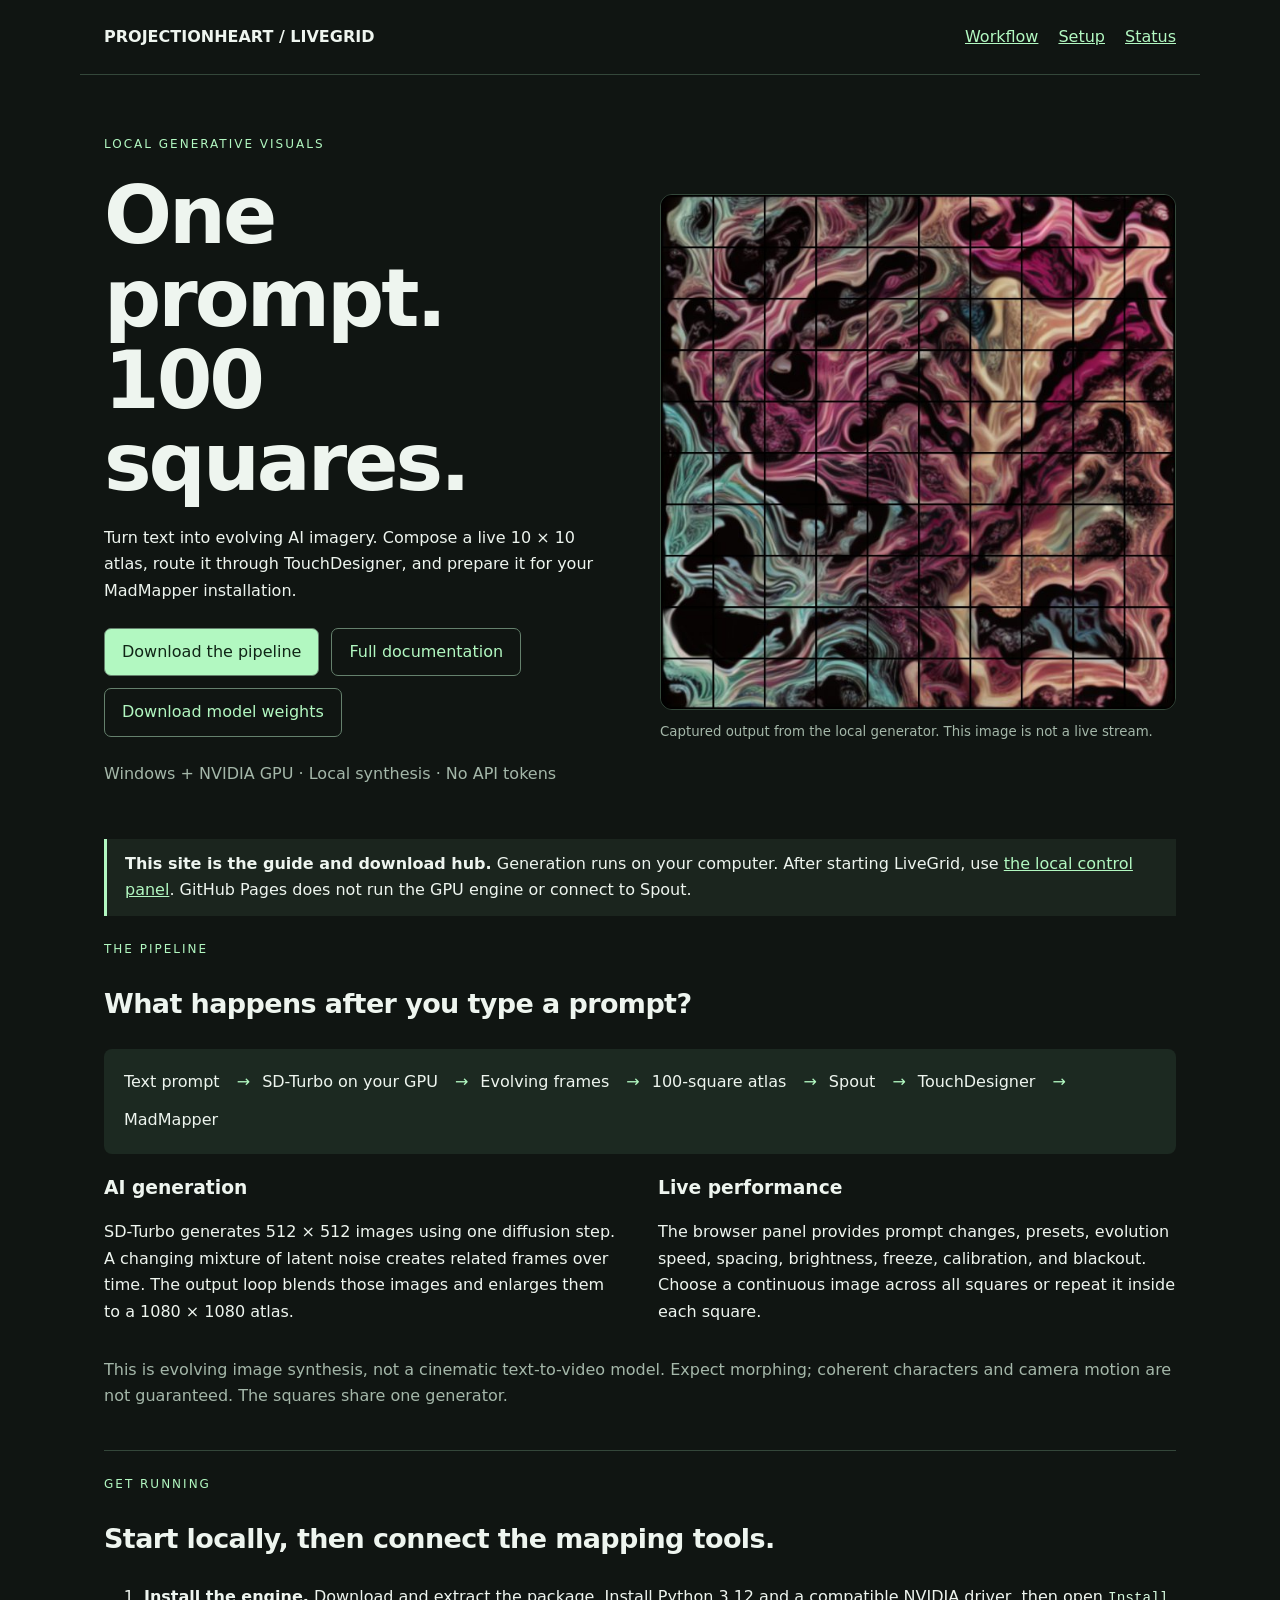
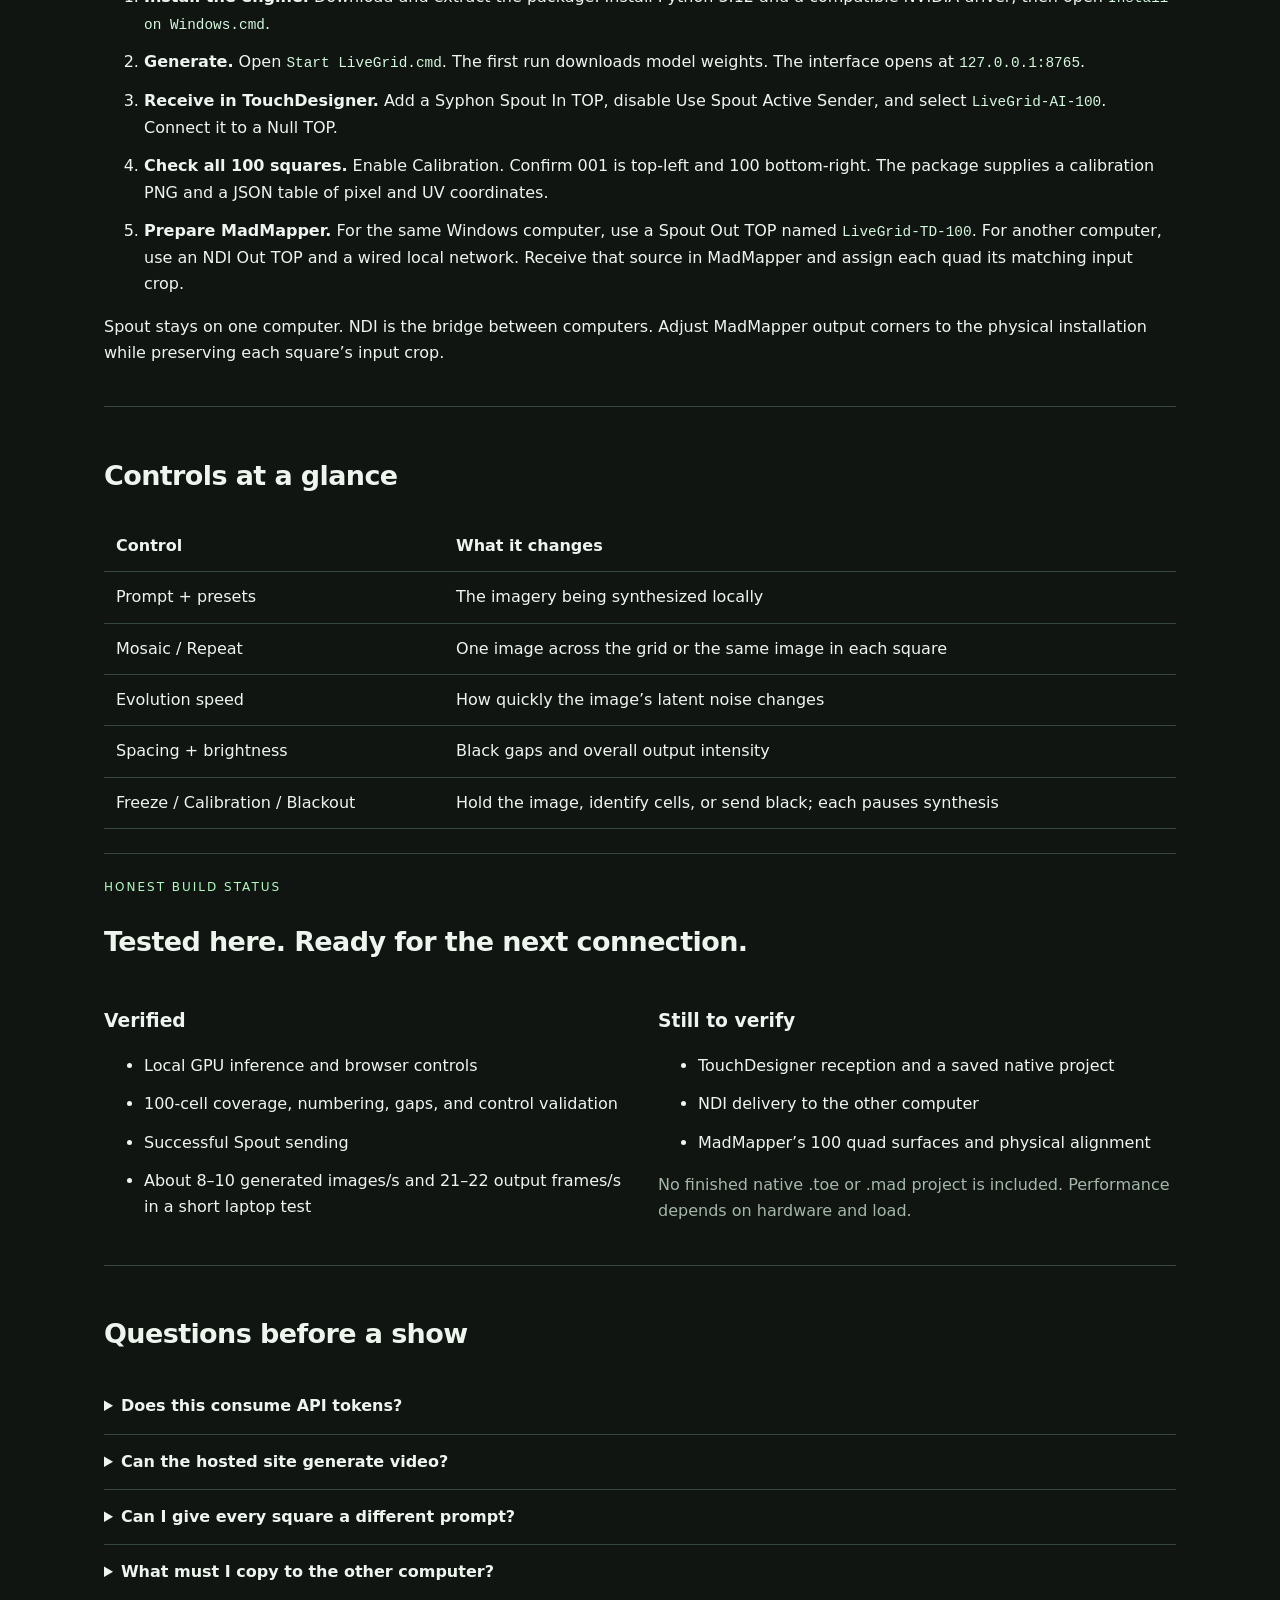
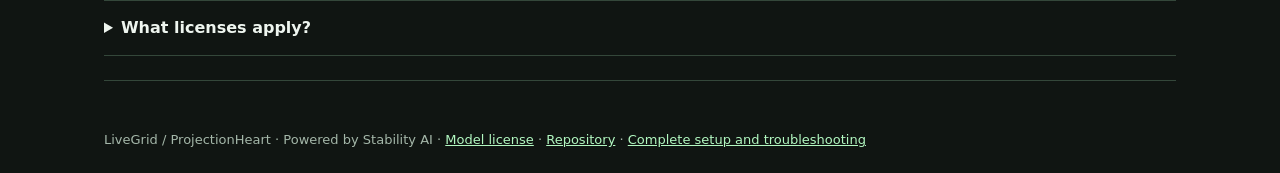
==== commit b38f1c6c: "Hide mobile controller entry points from main page during testing" ====
--- a/docs/index.html
+++ b/docs/index.html
@@ -4,9 +4,9 @@
 
 <style>:root{color-scheme:dark;font:16px/1.65 system-ui;background:#101512;color:#eef5ef}*{box-sizing:border-box}body{margin:0}a{color:#b2f8c1}header,main,footer{max-width:1120px;margin:auto;padding:24px}header{display:flex;justify-content:space-between;border-bottom:1px solid #34473a}nav{display:flex;gap:20px}h1{font-size:clamp(42px,7vw,80px);line-height:1.03;letter-spacing:-3px;margin:20px 0}h2{font-size:27px;letter-spacing:-.6px}h3{margin-bottom:6px}.hero{display:grid;grid-template-columns:1fr 1fr;gap:40px;align-items:center;padding:36px 0}.hero img{width:100%;border-radius:12px;border:1px solid #34473a}.eyebrow{font-size:12px;letter-spacing:2px;color:#b2f8c1}.muted,small{color:#a4b7a9}.buttons{display:flex;flex-wrap:wrap;gap:12px;margin:24px 0}.button{display:inline-block;border:1px solid #65816d;border-radius:7px;padding:10px 17px;text-decoration:none}.primary{background:#b2f8c1;color:#102516}.flow{display:flex;flex-wrap:wrap;gap:12px;padding:20px;background:#1c2921;border-radius:8px}.flow span:not(:last-child)::after{content:' →';color:#b2f8c1;margin-left:12px}.columns{display:grid;grid-template-columns:1fr 1fr;gap:36px}section{padding:24px 0;border-bottom:1px solid #34473a}li{margin-bottom:12px}code{color:#d5f9de;font-size:.9em}table{border-collapse:collapse;width:100%}th,td{text-align:left;padding:12px;border-bottom:1px solid #34473a}details{padding:14px 0;border-bottom:1px solid #34473a}summary{cursor:pointer;font-weight:600}.notice{border-left:3px solid #b2f8c1;padding:12px 18px;background:#1b251e}footer{color:#a4b7a9;font-size:13px}@media(max-width:720px){.hero,.columns{grid-template-columns:1fr}.hero{gap:16px}nav{gap:12px;font-size:13px}h1{letter-spacing:-2px}}</style></head> 
-<body><header><strong>PROJECTIONHEART / LIVEGRID</strong><nav><a href="mobile/">Mobile controller</a><a href="#workflow">Workflow</a><a href="#setup">Setup</a><a href="#status">Status</a></nav></header><main>+<body><header><strong>PROJECTIONHEART / LIVEGRID</strong><nav><a href="#workflow">Workflow</a><a href="#setup">Setup</a><a href="#status">Status</a></nav></header><main> 
-<div class="hero"><div><div class="eyebrow">LOCAL GENERATIVE VISUALS</div><h1>One prompt.<br>100 squares.</h1><p>Turn text into evolving AI imagery. Compose a live 10 × 10 atlas, route it through TouchDesigner, and prepare it for your MadMapper installation.</p><div class="buttons"><a class="button primary" href="mobile/">Open mobile controller</a><a class="button primary" href="LiveGrid-source.zip" download>Download the pipeline</a><a class="button" href="guide.md">Full documentation</a><a class="button" href="https://github.com/projectionheart/livegrid-generative-ai/releases/tag/sd-turbo-fp16-v1">Download model weights</a></div><p class="muted">Windows + NVIDIA GPU · Local synthesis · No API tokens</p></div><figure style="margin:0"><img src="preview.jpg" alt="Captured AI-generated abstract flowing imagery divided into a 10 by 10 grid"><figcaption><small>Captured output from the local generator. This image is not a live stream.</small></figcaption></figure></div>+<div class="hero"><div><div class="eyebrow">LOCAL GENERATIVE VISUALS</div><h1>One prompt.<br>100 squares.</h1><p>Turn text into evolving AI imagery. Compose a live 10 × 10 atlas, route it through TouchDesigner, and prepare it for your MadMapper installation.</p><div class="buttons"><a class="button primary" href="LiveGrid-source.zip" download>Download the pipeline</a><a class="button" href="guide.md">Full documentation</a><a class="button" href="https://github.com/projectionheart/livegrid-generative-ai/releases/tag/sd-turbo-fp16-v1">Download model weights</a></div><p class="muted">Windows + NVIDIA GPU · Local synthesis · No API tokens</p></div><figure style="margin:0"><img src="preview.jpg" alt="Captured AI-generated abstract flowing imagery divided into a 10 by 10 grid"><figcaption><small>Captured output from the local generator. This image is not a live stream.</small></figcaption></figure></div> 
 <div class="notice"><strong>This site is the guide and download hub.</strong> Generation runs on your computer. After starting LiveGrid, use <a href="http://127.0.0.1:8765/">the local control panel</a>. GitHub Pages does not run the GPU engine or connect to Spout.</div> 
